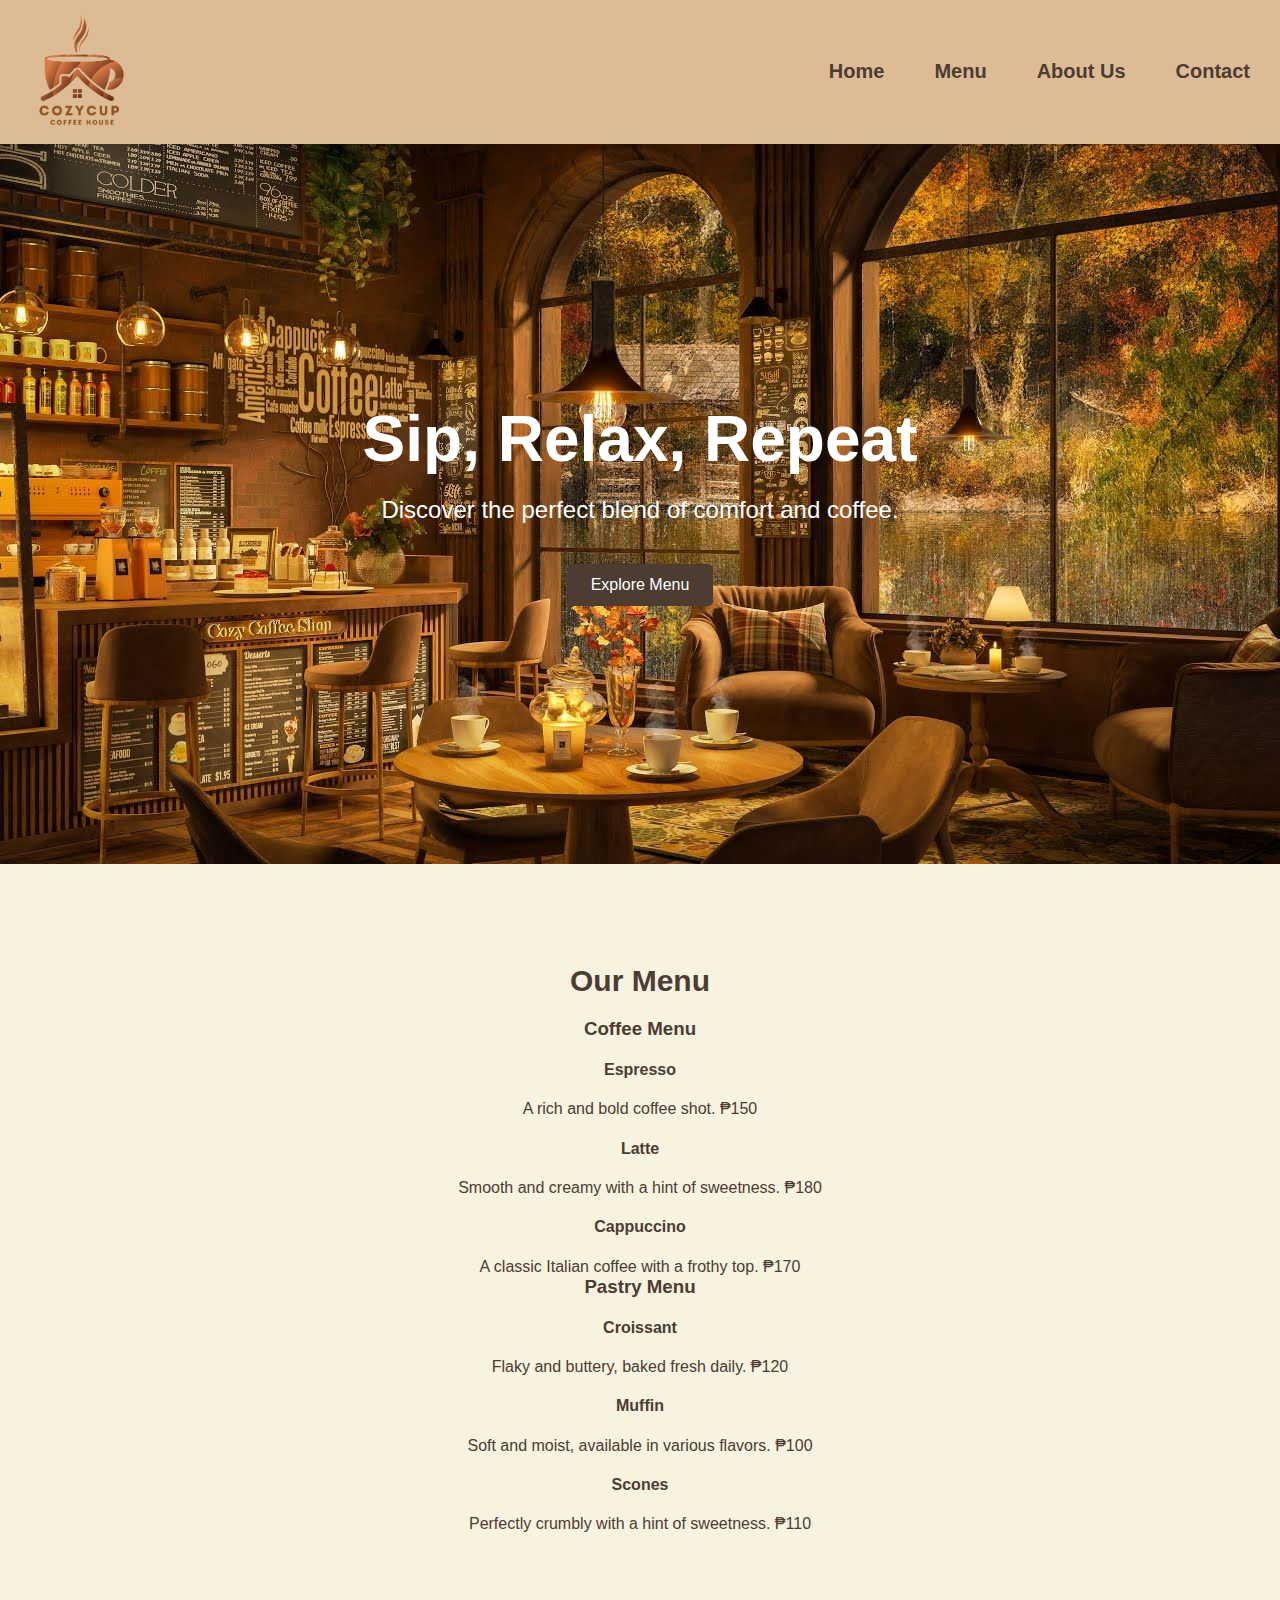
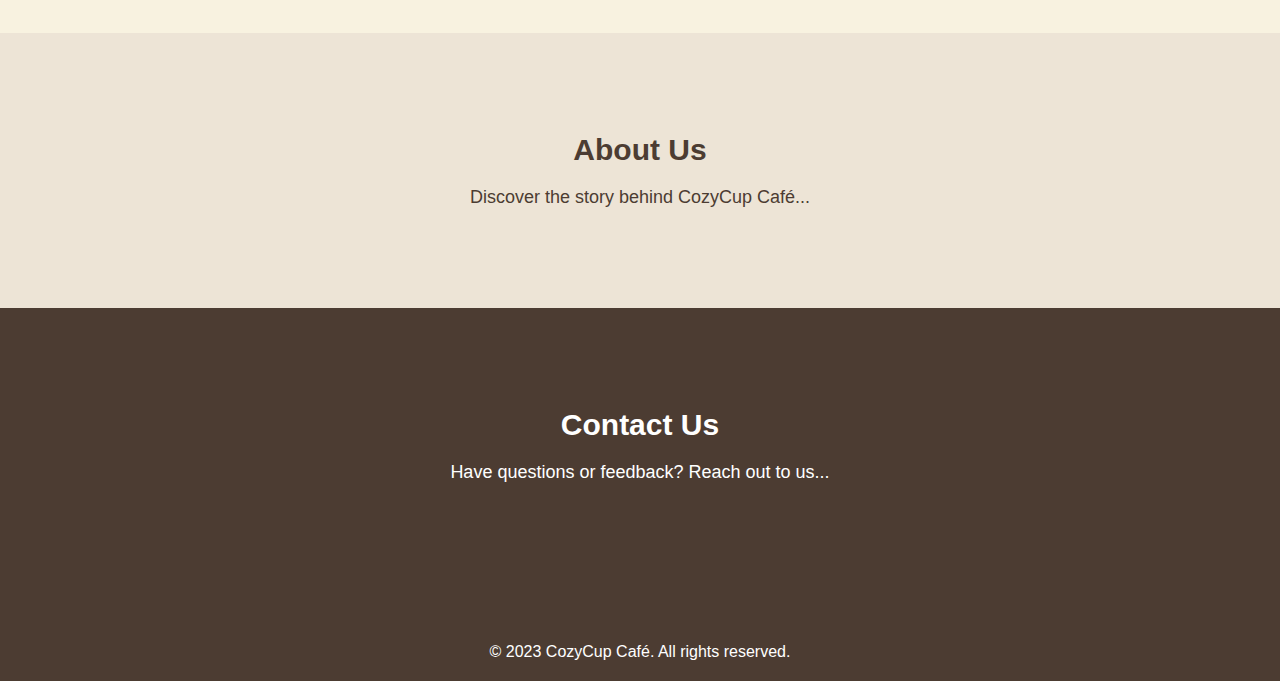
==== index.html @ 16d956d9 "Background on the Home" ====
<!DOCTYPE html>
<html lang="en">
<head>
    <meta charset="UTF-8">
    <meta name="viewport" content="width=device-width, initial-scale=1.0">
    <link rel="stylesheet" href="css/styles.css">
    <title>CozyCup Café</title>
</head>
<body>
    <header>
        <nav>
            <div class="logo">
                <img src="img/logo.png" alt="CozyCup Café Logo">
            </div>
            <ul>
                <li><a href="#home">Home</a></li>
                <li><a href="#menu">Menu</a></li>
                <li><a href="#about">About Us</a></li>
                <li><a href="#contact">Contact</a></li>
            </ul>
        </nav>
    </header>

    <section id="home" class="hero">
        <img src="img/hero-bg.jpg" alt="Cozy Café Interior" class="hero-image">
        <div class="hero-content">
        <h1>Sip, Relax, Repeat</h1>
        <p>Discover the perfect blend of comfort and coffee.</p>
        <a href="#menu" class="cta-button">Explore Menu</a>
    </div>
    </section>

    <section id="menu" class="menu">
        <h2>Our Menu</h2>
        <div class="menu-category">
            <h3>Coffee Menu</h3>
            <div class="menu-item">
                <h4>Espresso</h4>
                <p>A rich and bold coffee shot. ₱150</p>
            </div>
            <div class="menu-item">
                <h4>Latte</h4>
                <p>Smooth and creamy with a hint of sweetness. ₱180</p>
            </div>
            <div class="menu-item">
                <h4>Cappuccino</h4>
                <p>A classic Italian coffee with a frothy top. ₱170</p>
            </div>
        </div>
        <div class="menu-category">
            <h3>Pastry Menu</h3>
            <div class="menu-item">
                <h4>Croissant</h4>
                <p>Flaky and buttery, baked fresh daily. ₱120</p>
            </div>
            <div class="menu-item">
                <h4>Muffin</h4>
                <p>Soft and moist, available in various flavors. ₱100</p>
            </div>
            <div class="menu-item">
                <h4>Scones</h4>
                <p>Perfectly crumbly with a hint of sweetness. ₱110</p>
            </div>
        </div>
    </section>

    <section id="about" class="about">
        <h2>About Us</h2>
        <p>Discover the story behind CozyCup Café...</p>
    </section>

    <section id="contact" class="contact">
        <h2>Contact Us</h2>
        <p>Have questions or feedback? Reach out to us...</p>
    </section>

    <footer>
        <p>&copy; 2023 CozyCup Café. All rights reserved.</p>
    </footer>
</body>
</html>
---- css/styles.css ----
/* Reset some default styles */
body, h1, h2, h3, p, ul, li {
    margin: 0;
    padding: 0;
}

body {
    font-family: Arial, sans-serif;
    background-color: #f8f2e0;
    color: #4c3c32;
}

header {
    background-color: #ddbc95;
    box-shadow: 0 2px 5px rgba(0, 0, 0, 0.1);
    padding: 10px;
}

nav {
    display: flex;
    justify-content: space-between;
    align-items: center;
}

.logo img {
    max-width: 100px;
    margin-left: 20px;
}

nav ul {
    list-style: none;
    display: flex;
    gap: 30px;
}

nav a {
    text-decoration: none;
    color: #4c3c32;
    font-weight: bold;
    font-size: 20px;
    margin-right: 20px;
    transition: color 0.3s;
}

nav a:hover {
    color: #7e685b;
}

.hero {
    position: relative;
    text-align: center;
    overflow: hidden;
    height: 80vh;
    display: flex;
    justify-content: center;
    align-items: center;
}

.hero-image {
    width: 100%;
    height: 100%;
    object-fit: cover;
    position: absolute;
    top: 0;
    left: 0;
    z-index: 1;
}

.hero-content {
    position: relative;
    z-index: 2;
    color: white;
    padding: 20px;
    text-align: center;
}

.hero-content h1 {
    font-size: 64px;
    margin-bottom: 20px;
    font-weight: bold;
}

.hero-content p {
    font-size: 24px;
    margin-bottom: 40px;
}

.cta-button {
    display: inline-block;
    padding: 12px 24px;
    background-color: #4c3c32;
    color: white;
    text-decoration: none;
    border-radius: 5px;
    transition: background-color 0.3s ease;
}

.cta-button:hover {
    background-color: #7e685b;
}

.menu {
    padding: 100px 0;
    text-align: center;
}

.menu h2 {
    font-size: 30px;
    margin-bottom: 20px;
}

.menu-item h3 {
    font-size: 30px;
    margin-bottom: 20px;
}


.about {
    padding: 100px 0;
    text-align: center;
    background-color: #ede4d6;
}

.about h2 {
    font-size: 30px;
    margin-bottom: 20px;
}

.about p {
    font-size: 18px;
    max-width: 800px;
    margin: 0 auto;
}

.contact {
    padding: 100px 0;
    text-align: center;
    background-color: #4c3c32;
    color: white;
}

.contact h2 {
    font-size: 30px;
    margin-bottom: 20px;
}

.contact p {
    font-size: 18px;
    margin-bottom: 40px;
}

footer {
    background-color: #4c3c32;
    color: white;
    text-align: center;
    padding: 20px 0;
}
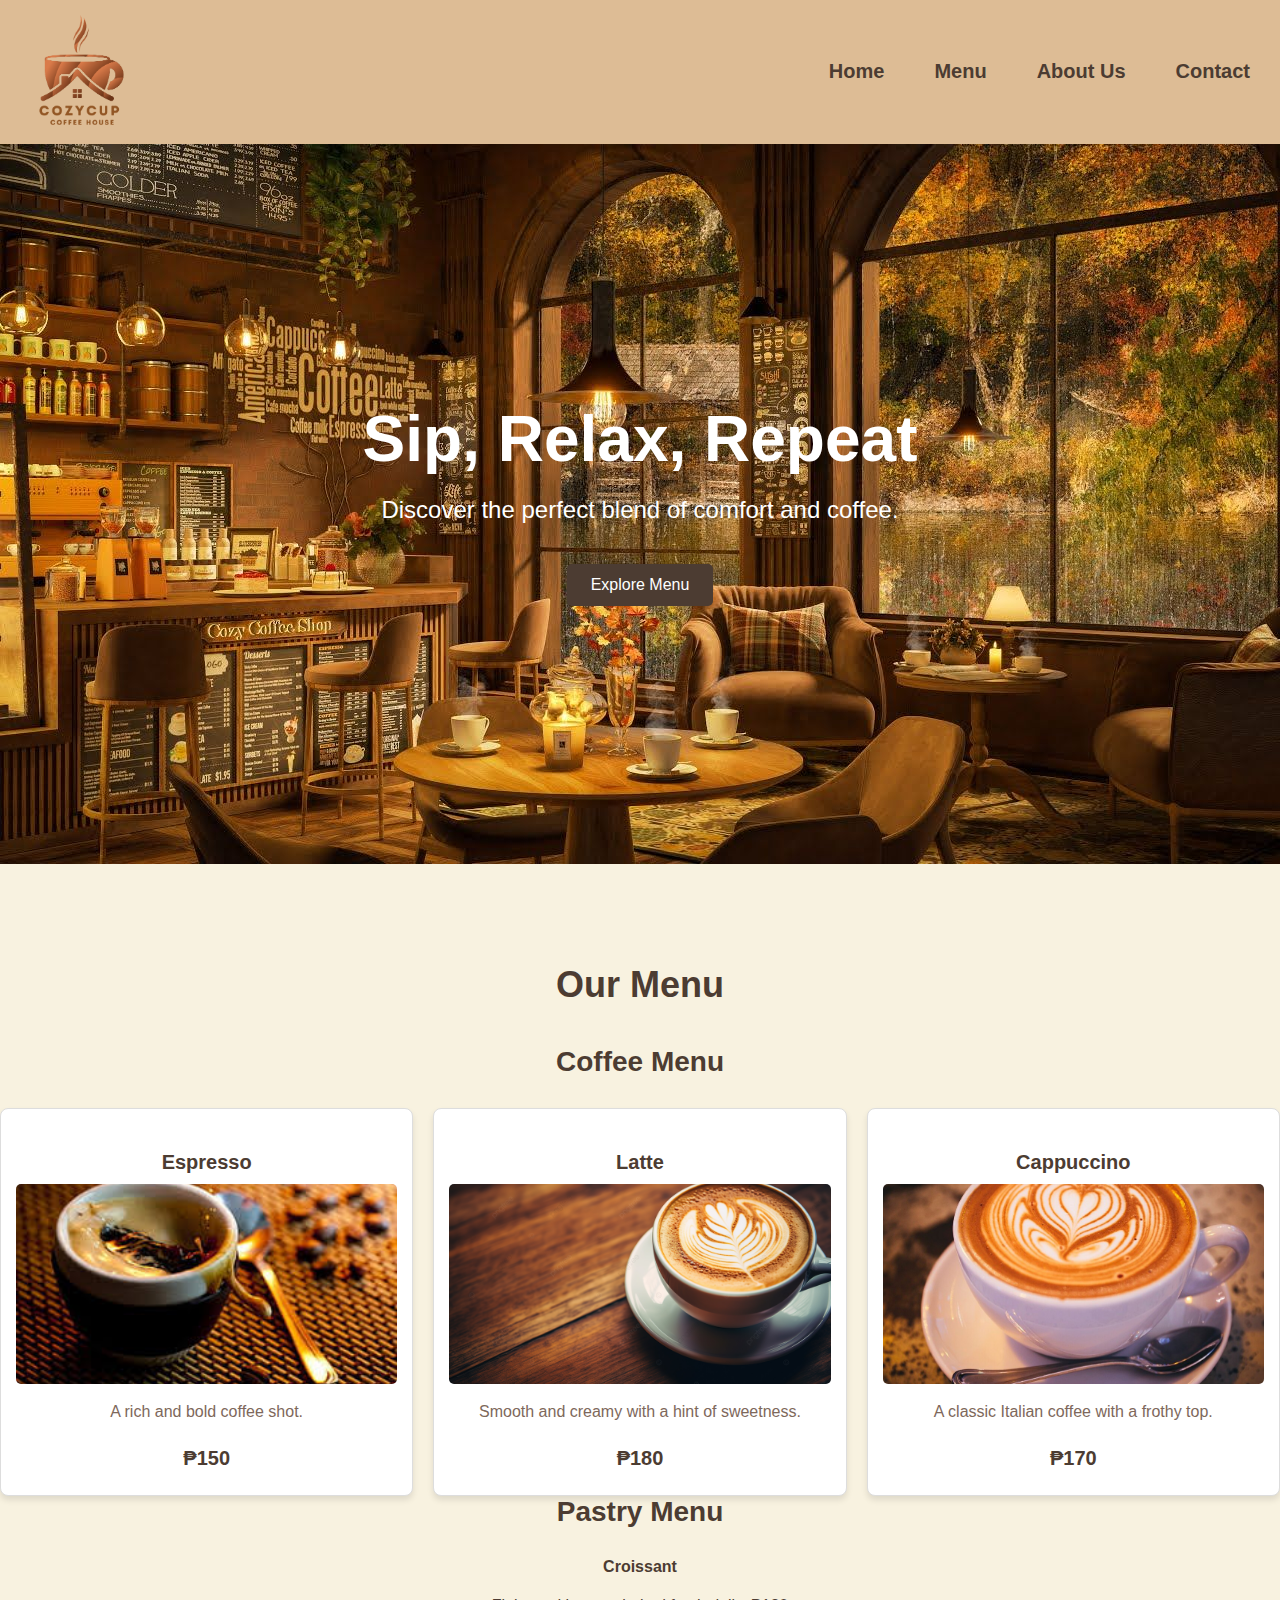
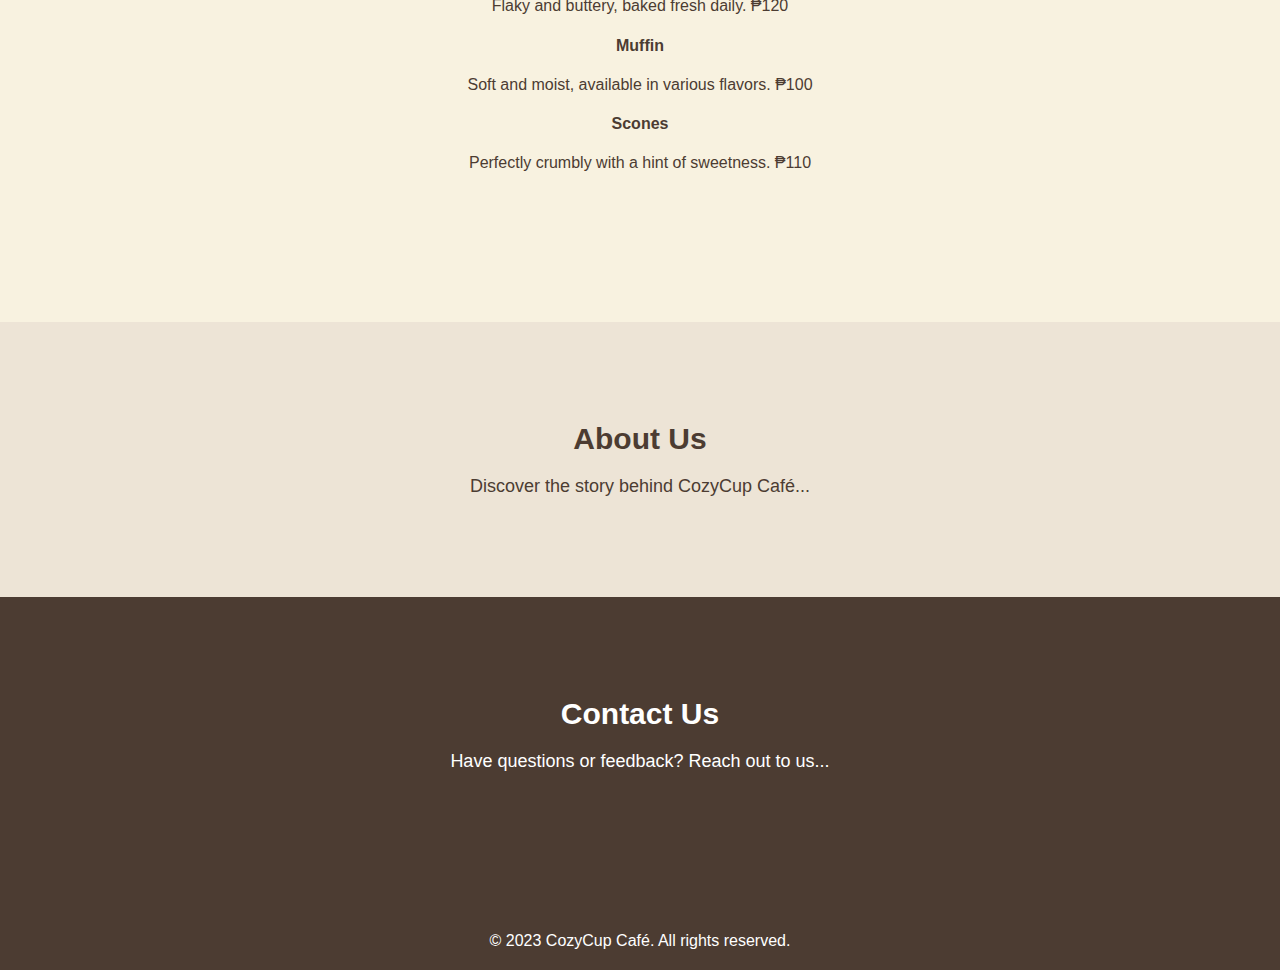
==== commit 97dfee39: "Menu Updated with Pictures" ====
--- a/index.html
+++ b/index.html
@@ -33,18 +33,25 @@
     <section id="menu" class="menu">
         <h2>Our Menu</h2>
         <div class="menu-category">
-            <h3>Coffee Menu</h3>
-            <div class="menu-item">
+        <h3>Coffee Menu</h3>
+        <div class="menu-items">
+            <div class="menu-coffee-item">
                 <h4>Espresso</h4>
-                <p>A rich and bold coffee shot. ₱150</p>
+                <img src="img/Espresso.jpg" alt="Espresso">
+                <p>A rich and bold coffee shot.</p>
+                <h4>₱150</h4>
             </div>
-            <div class="menu-item">
+            <div class="menu-coffee-item">
                 <h4>Latte</h4>
-                <p>Smooth and creamy with a hint of sweetness. ₱180</p>
+                <img src="img/Latte.png" alt="Latte">
+                <p>Smooth and creamy with a hint of sweetness.</p>
+                <h4>₱180</h4>
             </div>
-            <div class="menu-item">
+            <div class="menu-coffee-item">
                 <h4>Cappuccino</h4>
-                <p>A classic Italian coffee with a frothy top. ₱170</p>
+                <img src="img/Cappuccino.jpg" alt="Cappuccino">
+                <p>A classic Italian coffee with a frothy top.</p>
+                <h4>₱170</h4>
             </div>
         </div>
         <div class="menu-category">
@@ -78,4 +85,4 @@
         <p>&copy; 2023 CozyCup Café. All rights reserved.</p>
     </footer>
 </body>
-</html>
+</html>--- a/css/styles.css
+++ b/css/styles.css
@@ -102,18 +102,64 @@
 .menu {
     padding: 100px 0;
     text-align: center;
+    background-color: #f8f2e0;
 }
 
 .menu h2 {
-    font-size: 30px;
-    margin-bottom: 20px;
-}
-
-.menu-item h3 {
-    font-size: 30px;
-    margin-bottom: 20px;
-}
-
+    font-size: 36px;
+    margin-bottom: 40px;
+    color: #4c3c32;
+}
+
+.menu-category {
+    margin-bottom: 50px;
+}
+
+.menu-category h3 {
+    font-size: 28px;
+    margin-bottom: 30px;
+    color: #4c3c32;
+}
+
+.menu-items {
+    display: grid;
+    grid-template-columns: repeat(auto-fit, minmax(300px, 1fr));
+    gap: 20px;
+    justify-content: center;
+}
+
+.menu-coffee-item {
+    background-color: #ffffff;
+    border: 1px solid #ddd;
+    border-radius: 8px;
+    padding: 15px;
+    box-shadow: 0 4px 6px rgba(0, 0, 0, 0.1);
+    transition: transform 0.2s ease, box-shadow 0.2s ease;
+}
+
+.menu-coffee-item:hover {
+    transform: scale(1.05);
+    box-shadow: 0 6px 12px rgba(0, 0, 0, 0.2);
+}
+
+.menu-coffee-item img {
+    width: 100%;
+    height: 200px;
+    object-fit: cover;
+    border-radius: 5px;
+    margin-bottom: 15px;
+}
+
+.menu-coffee-item h4 {
+    font-size: 20px;
+    color: #4c3c32;
+    margin-bottom: 10px;
+}
+
+.menu-coffee-item p {
+    font-size: 16px;
+    color: #7e685b;
+}
 
 .about {
     padding: 100px 0;
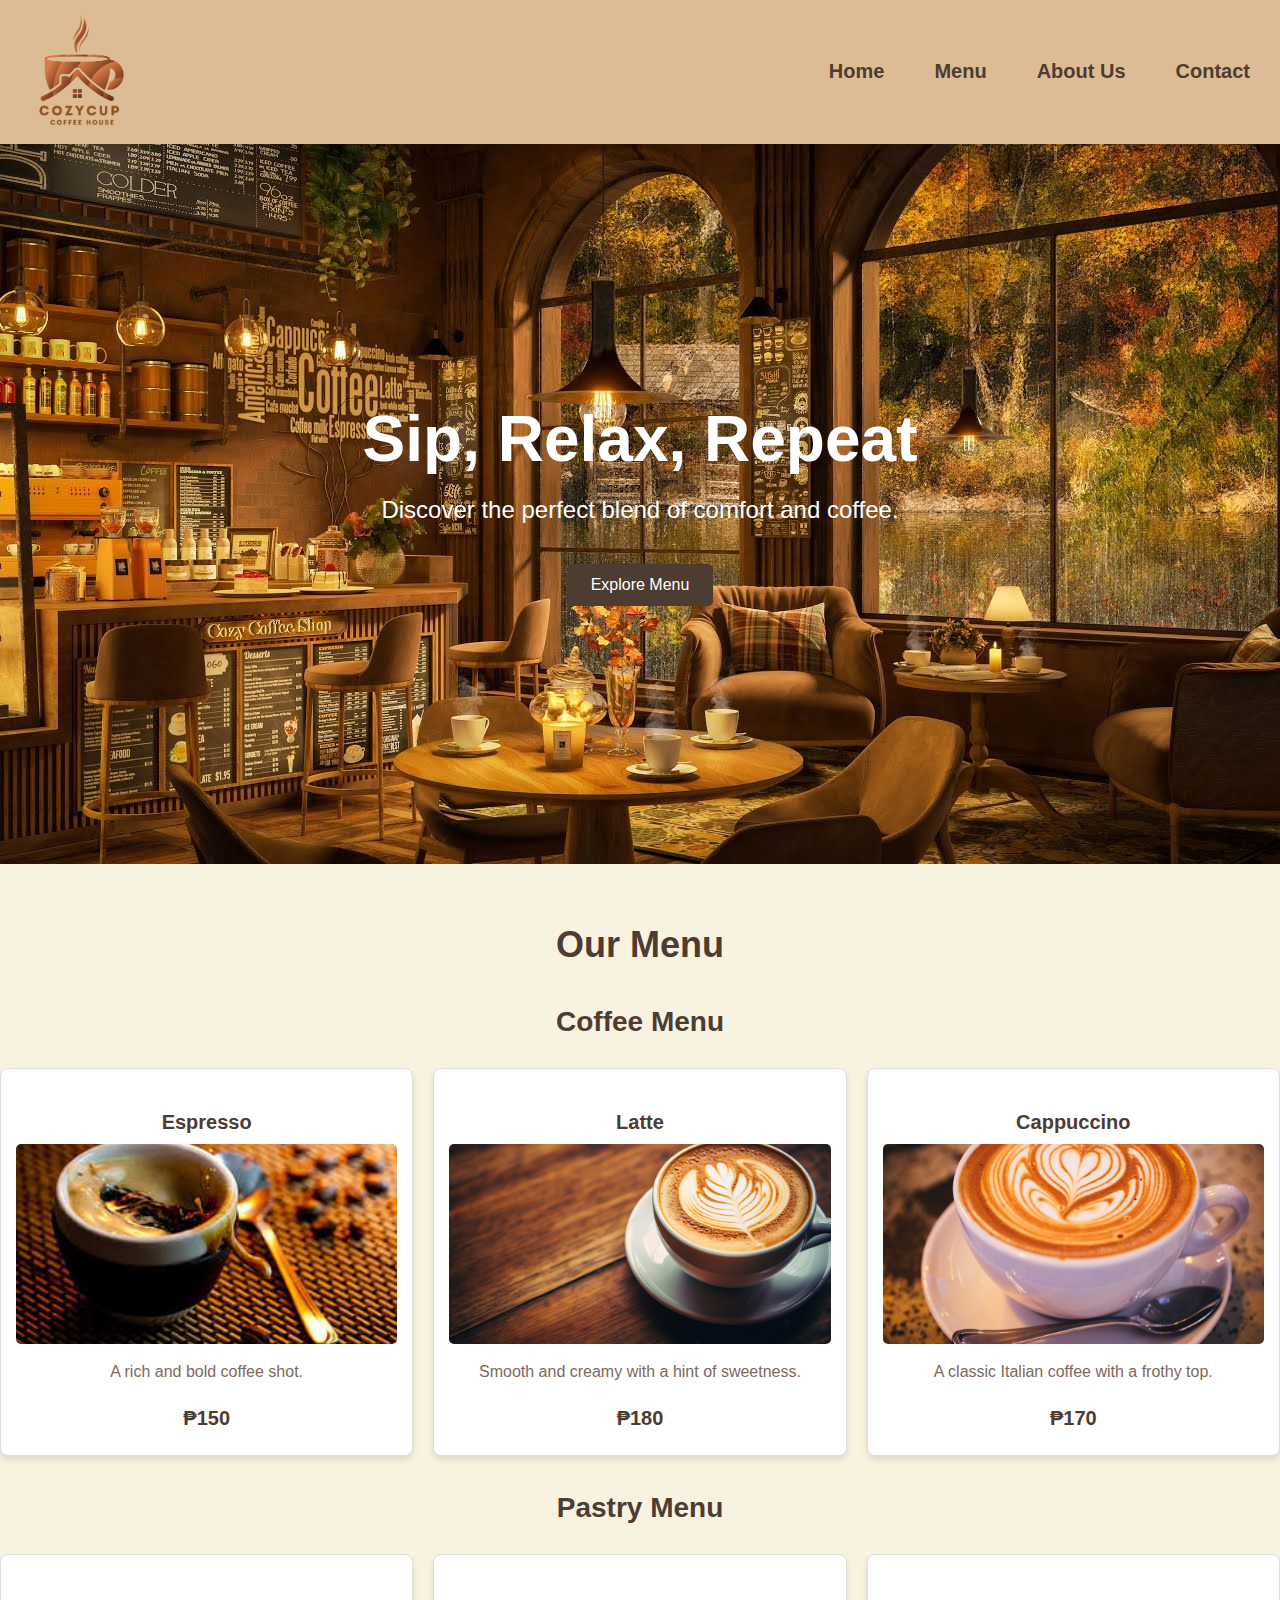
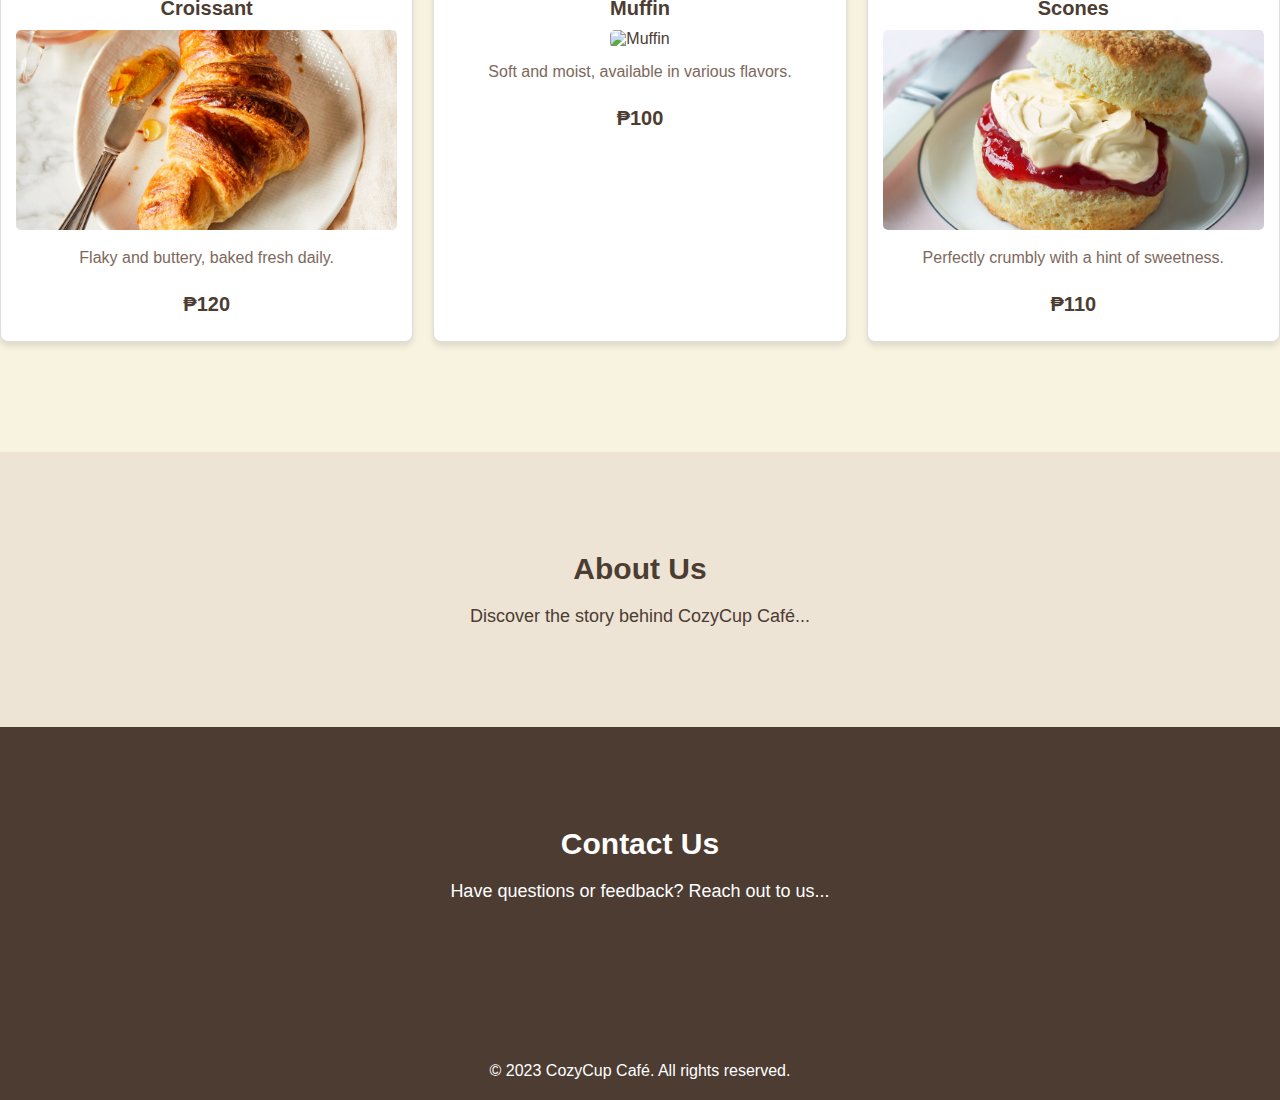
==== commit 4fb6737e: "Updated Menu" ====
--- a/index.html
+++ b/index.html
@@ -54,19 +54,27 @@
                 <h4>₱170</h4>
             </div>
         </div>
-        <div class="menu-category">
+        <div class="menu-category"><br><br>
             <h3>Pastry Menu</h3>
-            <div class="menu-item">
+            <div class="menu-items">
+            <div class="menu-pastry-item">
                 <h4>Croissant</h4>
-                <p>Flaky and buttery, baked fresh daily. ₱120</p>
+                <img src="img/Croissant.jpg" alt="Croissant">
+                <p>Flaky and buttery, baked fresh daily.</p>
+                <h4>₱120</h4>
             </div>
-            <div class="menu-item">
+            <div class="menu-pastry-item">
                 <h4>Muffin</h4>
-                <p>Soft and moist, available in various flavors. ₱100</p>
+                <img src="img/Muffin.jpg" alt="Muffin">
+                <p>Soft and moist, available in various flavors.</p>
+                <h4> ₱100</h4>
             </div>
-            <div class="menu-item">
+            <div class="menu-pastry-item">
                 <h4>Scones</h4>
-                <p>Perfectly crumbly with a hint of sweetness. ₱110</p>
+                <img src="img/Scones.png" alt="Scones">
+                <p>Perfectly crumbly with a hint of sweetness.</p>
+                <h4>₱110</h4>
+            </div>
             </div>
         </div>
     </section>
--- a/css/styles.css
+++ b/css/styles.css
@@ -100,7 +100,7 @@
 }
 
 .menu {
-    padding: 100px 0;
+    padding: 60px 0;
     text-align: center;
     background-color: #f8f2e0;
 }
@@ -161,6 +161,39 @@
     color: #7e685b;
 }
 
+.menu-pastry-item {
+    background-color: #ffffff;
+    border: 1px solid #ddd;
+    border-radius: 8px;
+    padding: 15px;
+    box-shadow: 0 4px 6px rgba(0, 0, 0, 0.1);
+    transition: transform 0.2s ease, box-shadow 0.2s ease;
+}
+
+.menu-pastry-item:hover {
+    transform: scale(1.05);
+    box-shadow: 0 6px 12px rgba(0, 0, 0, 0.2);
+}
+
+.menu-pastry-item img {
+    width: 100%;
+    height: 200px;
+    object-fit: cover;
+    border-radius: 5px;
+    margin-bottom: 15px;
+}
+
+.menu-pastry-item h4 {
+    font-size: 20px;
+    color: #4c3c32;
+    margin-bottom: 10px;
+}
+
+.menu-pastry-item p {
+    font-size: 16px;
+    color: #7e685b;
+}
+
 .about {
     padding: 100px 0;
     text-align: center;
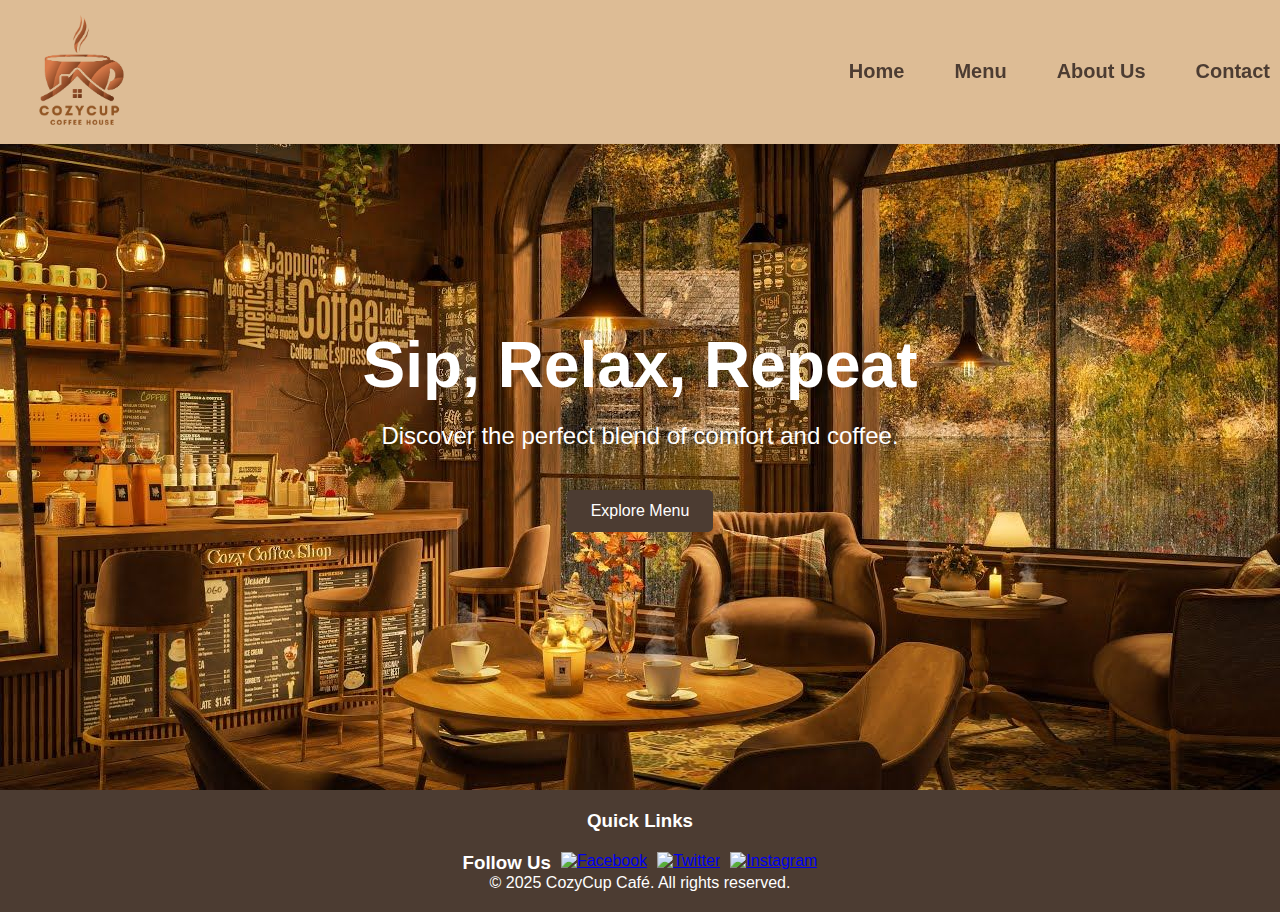
==== commit b6f0b34c: "added about and contact html forms" ====
--- a/index.html
+++ b/index.html
@@ -13,10 +13,10 @@
                 <img src="img/logo.png" alt="CozyCup Café Logo">
             </div>
             <ul>
-                <li><a href="#home">Home</a></li>
-                <li><a href="#menu">Menu</a></li>
-                <li><a href="#about">About Us</a></li>
-                <li><a href="#contact">Contact</a></li>
+                <li><a href="index.html">Home</a></li>
+                <li><a href="menu.html">Menu</a></li>
+                <li><a href="about.html">About Us</a></li>
+                <li><a href="contact.html">Contact</a></li>
             </ul>
         </nav>
     </header>
@@ -24,73 +24,37 @@
     <section id="home" class="hero">
         <img src="img/hero-bg.jpg" alt="Cozy Café Interior" class="hero-image">
         <div class="hero-content">
-        <h1>Sip, Relax, Repeat</h1>
-        <p>Discover the perfect blend of comfort and coffee.</p>
-        <a href="#menu" class="cta-button">Explore Menu</a>
-    </div>
-    </section>
-
-    <section id="menu" class="menu">
-        <h2>Our Menu</h2>
-        <div class="menu-category">
-        <h3>Coffee Menu</h3>
-        <div class="menu-items">
-            <div class="menu-coffee-item">
-                <h4>Espresso</h4>
-                <img src="img/Espresso.jpg" alt="Espresso">
-                <p>A rich and bold coffee shot.</p>
-                <h4>₱150</h4>
-            </div>
-            <div class="menu-coffee-item">
-                <h4>Latte</h4>
-                <img src="img/Latte.png" alt="Latte">
-                <p>Smooth and creamy with a hint of sweetness.</p>
-                <h4>₱180</h4>
-            </div>
-            <div class="menu-coffee-item">
-                <h4>Cappuccino</h4>
-                <img src="img/Cappuccino.jpg" alt="Cappuccino">
-                <p>A classic Italian coffee with a frothy top.</p>
-                <h4>₱170</h4>
-            </div>
-        </div>
-        <div class="menu-category"><br><br>
-            <h3>Pastry Menu</h3>
-            <div class="menu-items">
-            <div class="menu-pastry-item">
-                <h4>Croissant</h4>
-                <img src="img/Croissant.jpg" alt="Croissant">
-                <p>Flaky and buttery, baked fresh daily.</p>
-                <h4>₱120</h4>
-            </div>
-            <div class="menu-pastry-item">
-                <h4>Muffin</h4>
-                <img src="img/Muffin.jpg" alt="Muffin">
-                <p>Soft and moist, available in various flavors.</p>
-                <h4> ₱100</h4>
-            </div>
-            <div class="menu-pastry-item">
-                <h4>Scones</h4>
-                <img src="img/Scones.png" alt="Scones">
-                <p>Perfectly crumbly with a hint of sweetness.</p>
-                <h4>₱110</h4>
-            </div>
-            </div>
+            <h1>Sip, Relax, Repeat</h1>
+            <p>Discover the perfect blend of comfort and coffee.</p>
+            <a href="menu.html" class="cta-button">Explore Menu</a>
         </div>
     </section>
 
-    <section id="about" class="about">
-        <h2>About Us</h2>
-        <p>Discover the story behind CozyCup Café...</p>
-    </section>
-
-    <section id="contact" class="contact">
-        <h2>Contact Us</h2>
-        <p>Have questions or feedback? Reach out to us...</p>
-    </section>
 
     <footer>
-        <p>&copy; 2023 CozyCup Café. All rights reserved.</p>
+        <div class="footer-content">
+            <div class="quick-links">
+                <h3>Quick Links</h3>
+                <ul>
+                </ul>
+            </div>
+
+            <div class="social-media">
+                <h3>Follow Us</h3>
+                <a href="https://www.facebook.com" target="_blank">
+                    <img src="img/facebook-icon.png" alt="Facebook" class="social-icon">
+                </a>
+                <a href="https://www.twitter.com" target="_blank">
+                    <img src="img/twitter-icon.png" alt="Twitter" class="social-icon">
+                </a>
+                <a href="https://www.instagram.com" target="_blank">
+                    <img src="img/instagram-icon.png" alt="Instagram" class="social-icon">
+                </a>
+            </div>
+        </div>
+    
+        <p>&copy; 2025 CozyCup Café. All rights reserved.</p>
     </footer>
+    
 </body>
-</html>+</html>
--- a/css/styles.css
+++ b/css/styles.css
@@ -1,4 +1,3 @@
-/* Reset some default styles */
 body, h1, h2, h3, p, ul, li {
     margin: 0;
     padding: 0;
@@ -8,14 +7,19 @@
     font-family: Arial, sans-serif;
     background-color: #f8f2e0;
     color: #4c3c32;
+    padding-top: 70px;
 }
 
 header {
     background-color: #ddbc95;
     box-shadow: 0 2px 5px rgba(0, 0, 0, 0.1);
     padding: 10px;
-}
-
+    position: fixed;
+    top: 0;
+    left: 0;
+    width: 100%;
+    z-index: 1000;
+}
 nav {
     display: flex;
     justify-content: space-between;
@@ -228,9 +232,127 @@
     margin-bottom: 40px;
 }
 
+.contact {
+    padding: 60px 20px;
+    text-align: center;
+    background-color: #ede4d6; 
+    color: #4c3c32;
+}
+
+.contact h2 {
+    font-size: 36px;
+    margin-bottom: 20px;
+}
+
+.contact-info, .contact-form, .map {
+    margin-bottom: 30px;
+}
+
+.contact-info p {
+    margin: 5px 0;
+    font-size: 18px;
+}
+
+.contact-info a {
+    color: #4c3c32;
+    text-decoration: none;
+    font-weight: bold;
+}
+
+.contact-info a:hover {
+    text-decoration: underline;
+}
+
+.contact-form form {
+    display: grid;
+    grid-template-columns: 1fr;
+    gap: 15px;
+    max-width: 500px;
+    margin: 0 auto;
+}
+
+.contact-form label {
+    text-align: left;
+    font-size: 16px;
+    margin-bottom: 5px;
+}
+
+.contact-form input, .contact-form textarea {
+    width: 100%;
+    padding: 10px;
+    border: 1px solid #ccc;
+    border-radius: 5px;
+    font-size: 16px;
+}
+
+.contact-form button {
+    background-color: #4c3c32;
+    color: white;
+    border: none;
+    padding: 10px 20px;
+    border-radius: 5px;
+    cursor: pointer;
+    font-size: 18px;
+    transition: background-color 0.3s ease;
+}
+
+.contact-form button:hover {
+    background-color: #7e685b;
+}
+
+.map iframe {
+    border: 0;
+    border-radius: 5px;
+    max-width: 100%;
+    height: 350px;
+}
+
 footer {
     background-color: #4c3c32;
     color: white;
     text-align: center;
     padding: 20px 0;
 }
+
+.footer-content {
+    display: flex;
+    flex-direction: column;
+    align-items: center;
+    gap: 20px;
+}
+
+.quick-links ul {
+    list-style: none;
+    padding: 0;
+    margin: 0;
+    display: flex;
+    gap: 15px;
+}
+
+.quick-links a {
+    text-decoration: none;
+    color: white;
+    font-weight: bold;
+    font-size: 14px;
+    transition: color 0.3s;
+}
+
+.quick-links a:hover {
+    color: #ddbc95;
+}
+
+.social-media {
+    display: flex;
+    gap: 10px;
+}
+
+.social-icon {
+    width: 25px;
+    height: 25px;
+    transition: transform 0.3s;
+}
+
+.social-icon:hover {
+    transform: scale(1.1);
+}
+
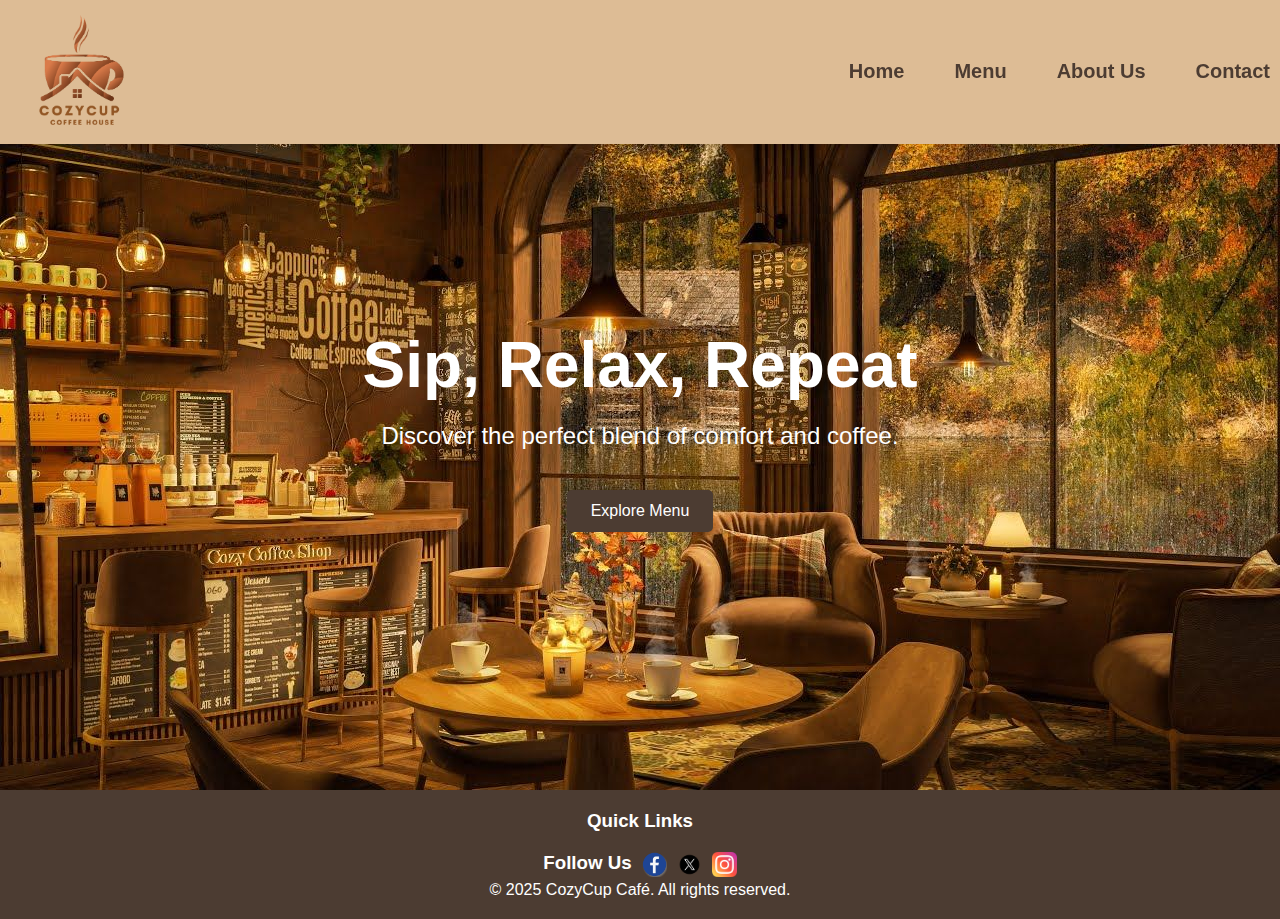
==== commit 91e14632: "Link Logo" ====
--- a/index.html
+++ b/index.html
@@ -42,13 +42,13 @@
             <div class="social-media">
                 <h3>Follow Us</h3>
                 <a href="https://www.facebook.com" target="_blank">
-                    <img src="img/facebook-icon.png" alt="Facebook" class="social-icon">
+                    <img src="img/Facebook.png" alt="Facebook" class="social-icon">
                 </a>
                 <a href="https://www.twitter.com" target="_blank">
-                    <img src="img/twitter-icon.png" alt="Twitter" class="social-icon">
+                    <img src="img/Twitter.webp" alt="Twitter" class="social-icon">
                 </a>
                 <a href="https://www.instagram.com" target="_blank">
-                    <img src="img/instagram-icon.png" alt="Instagram" class="social-icon">
+                    <img src="img/Instagram.png" alt="Instagram" class="social-icon">
                 </a>
             </div>
         </div>
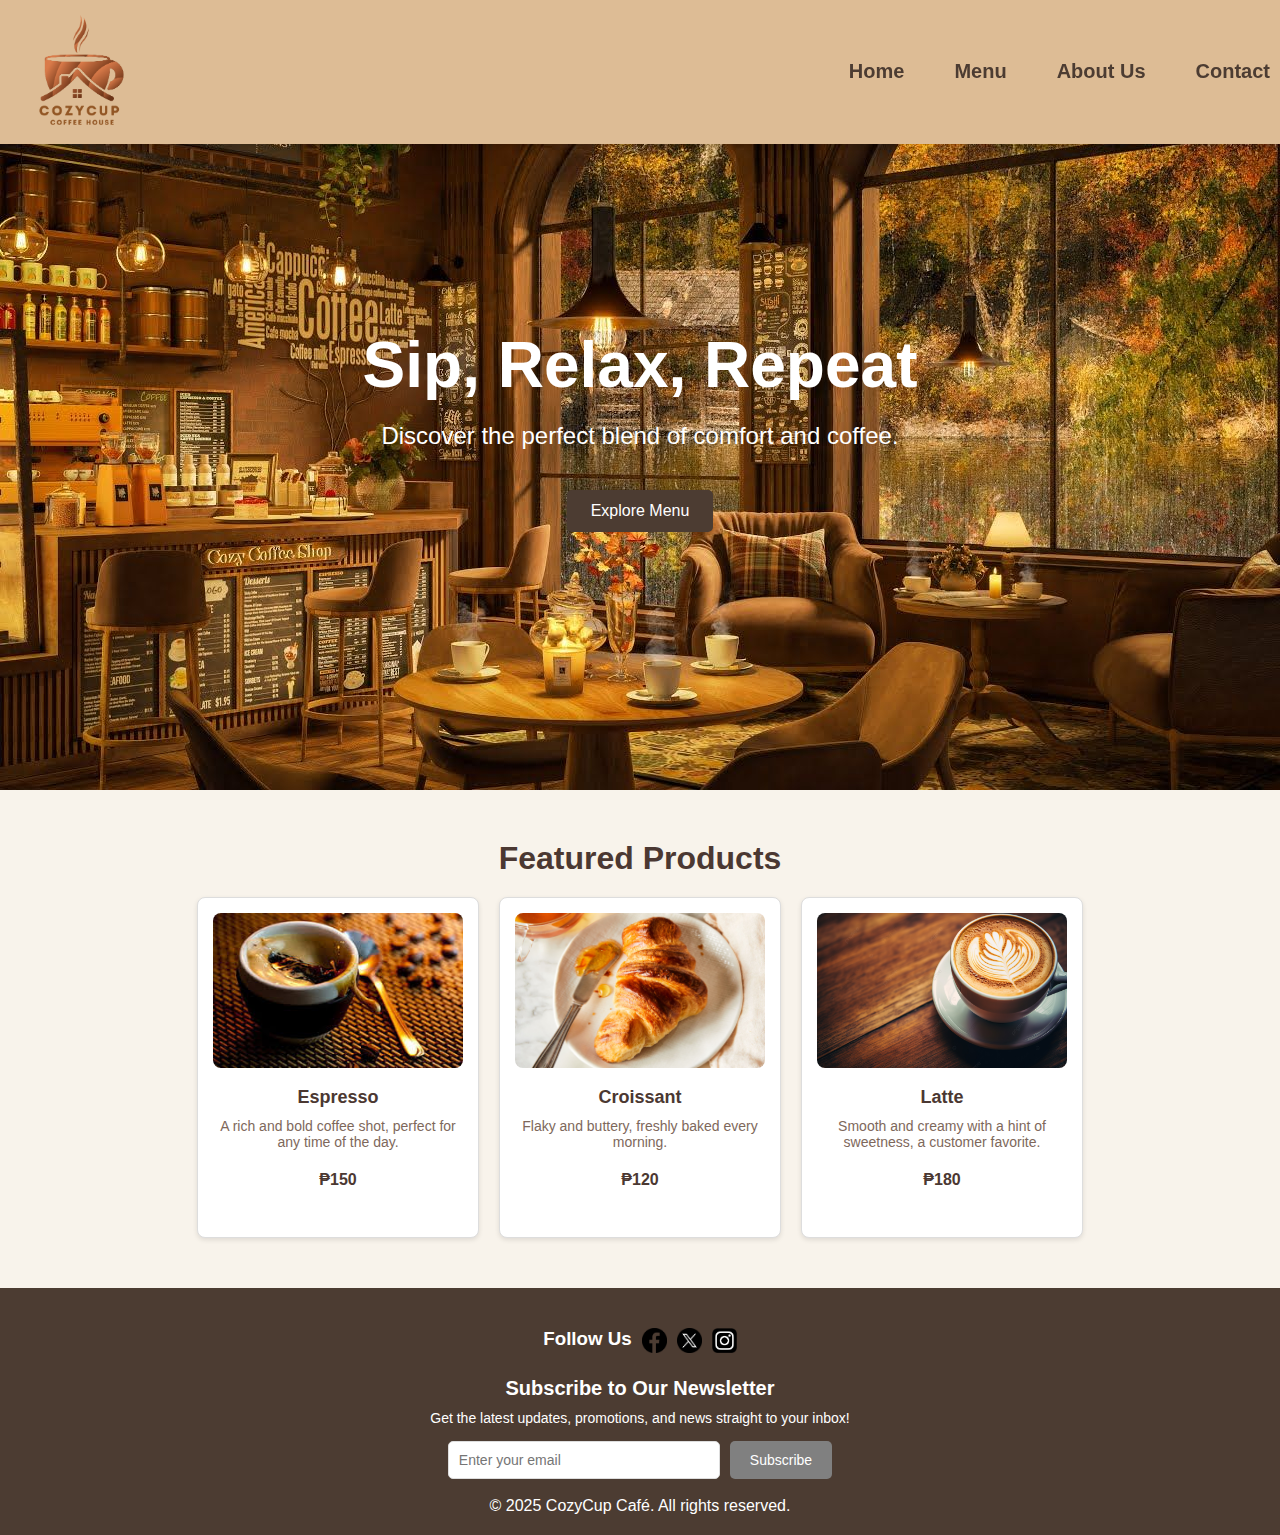
==== commit 7dfc6830: "finishing and cleaning of code" ====
--- a/index.html
+++ b/index.html
@@ -30,11 +30,33 @@
         </div>
     </section>
 
-
+    <section id="featured-products" class="featured-products">
+        <h2>Featured Products</h2>
+        <div class="products-container">
+            <div class="product-item">
+                <img src="img/Espresso.jpg" alt="Espresso">
+                <h3>Espresso</h3>
+                <p>A rich and bold coffee shot, perfect for any time of the day.</p>
+                <h4>₱150</h4>
+            </div>
+            <div class="product-item">
+                <img src="img/Croissant.jpg" alt="Croissant">
+                <h3>Croissant</h3>
+                <p>Flaky and buttery, freshly baked every morning.</p>
+                <h4>₱120</h4>
+            </div>
+            <div class="product-item">
+                <img src="img/Latte.png" alt="Latte"> 
+                <h3>Latte</h3>
+                <p>Smooth and creamy with a hint of sweetness, a customer favorite.</p>
+                <h4>₱180</h4>
+            </div>
+        </div>
+    </section>
+    
     <footer>
         <div class="footer-content">
             <div class="quick-links">
-                <h3>Quick Links</h3>
                 <ul>
                 </ul>
             </div>
@@ -42,17 +64,28 @@
             <div class="social-media">
                 <h3>Follow Us</h3>
                 <a href="https://www.facebook.com" target="_blank">
-                    <img src="img/Facebook.png" alt="Facebook" class="social-icon">
+                    <img src="img/fb.png" alt="Facebook" class="social-icon">
                 </a>
                 <a href="https://www.twitter.com" target="_blank">
-                    <img src="img/Twitter.webp" alt="Twitter" class="social-icon">
+                    <img src="img/x.png" alt="Twitter" class="social-icon">
                 </a>
                 <a href="https://www.instagram.com" target="_blank">
-                    <img src="img/Instagram.png" alt="Instagram" class="social-icon">
+                    <img src="img/ig.png" alt="Instagram" class="social-icon">
                 </a>
             </div>
         </div>
-    
+        
+        
+        <div class="newsletter-signup">
+            <h3>Subscribe to Our Newsletter</h3>
+            <p>Get the latest updates, promotions, and news straight to your inbox!</p>
+            <form action="subscribe-newsletter.php" method="POST">
+                <input type="email" name="email" placeholder="Enter your email" required>
+                <button type="submit" class="cta-button">Subscribe</button>
+            </form>
+        </div>
+    </div>
+    <br>
         <p>&copy; 2025 CozyCup Café. All rights reserved.</p>
     </footer>
     
--- a/css/styles.css
+++ b/css/styles.css
@@ -89,6 +89,105 @@
     margin-bottom: 40px;
 }
 
+.featured-products {
+    padding: 50px 20px;
+    background-color: #f8f3eb;
+    text-align: center;
+}
+
+.featured-products h2 {
+    font-size: 32px;
+    color: #4b3832;
+    margin-bottom: 20px;
+}
+
+.products-container {
+    display: flex;
+    flex-wrap: wrap;
+    justify-content: center;
+    gap: 20px;
+}
+
+.product-item {
+    background-color: #fff;
+    border: 1px solid #ddd;
+    border-radius: 8px;
+    padding: 15px;
+    text-align: center;
+    max-width: 250px;
+    box-shadow: 0 2px 5px rgba(0, 0, 0, 0.1);
+}
+
+.product-item img {
+    width: 100%;
+    height: 50%;
+    border-radius: 8px;
+    margin-bottom: 15px;
+}
+
+.product-item h3 {
+    font-size: 18px;
+    color: #4b3832;
+    margin-bottom: 10px;
+}
+
+.product-item p {
+    font-size: 14px;
+    color: #7e685b;
+    margin-bottom: 10px;
+}
+
+.product-item h4 {
+    font-size: 16px;
+    color: #4b3832;
+    font-weight: bold;
+}
+
+.newsletter-signup {
+    text-align: center;
+    margin-top: 20px;
+}
+
+.newsletter-signup h3 {
+    font-size: 20px;
+    color: white;
+    margin-bottom: 10px;
+}
+
+.newsletter-signup p {
+    font-size: 14px;
+    color: white;
+    margin-bottom: 15px;
+}
+
+.newsletter-signup form {
+    display: flex;
+    justify-content: center;
+    gap: 10px;
+}
+
+.newsletter-signup input[type="email"] {
+    padding: 10px;
+    font-size: 14px;
+    border: 1px solid #ddd;
+    border-radius: 5px;
+    width: 250px;
+}
+
+.newsletter-signup button {
+    padding: 10px 20px;
+    font-size: 14px;
+    background-color: gray;
+    color: #fff;
+    border: none;
+    border-radius: 5px;
+    cursor: pointer;
+}
+
+.newsletter-signup button:hover {
+    background-color: #7e685b;
+}
+
 .cta-button {
     display: inline-block;
     padding: 12px 24px;
@@ -356,3 +455,44 @@
     transform: scale(1.1);
 }
 
+
+
+.about-team {
+    text-align: center;
+    margin: 40px 0;
+}
+
+.team-members {
+    display: flex;
+    justify-content: center;
+    gap: 200px;
+    flex-wrap: wrap; 
+}
+
+.team-member {
+    text-align: center;
+    max-width: 200px; 
+}
+
+.team-member img {
+    width: 250px;
+    height: 250px;
+    border-radius: 50%; 
+    object-fit: cover; 
+    border: 3px solid #4c3c32; 
+    box-shadow: 0px 4px 6px rgba(0, 0, 0, 0.2); 
+    margin-bottom: 10px; 
+}
+
+.team-member h4 {
+    margin: 10px 0 5px;
+    font-size: 18px;
+    color: #4c3c32; 
+}
+
+.team-member p {
+    font-size: 14px;
+    color: #7e685b;
+    margin-bottom: 8px; 
+}
+
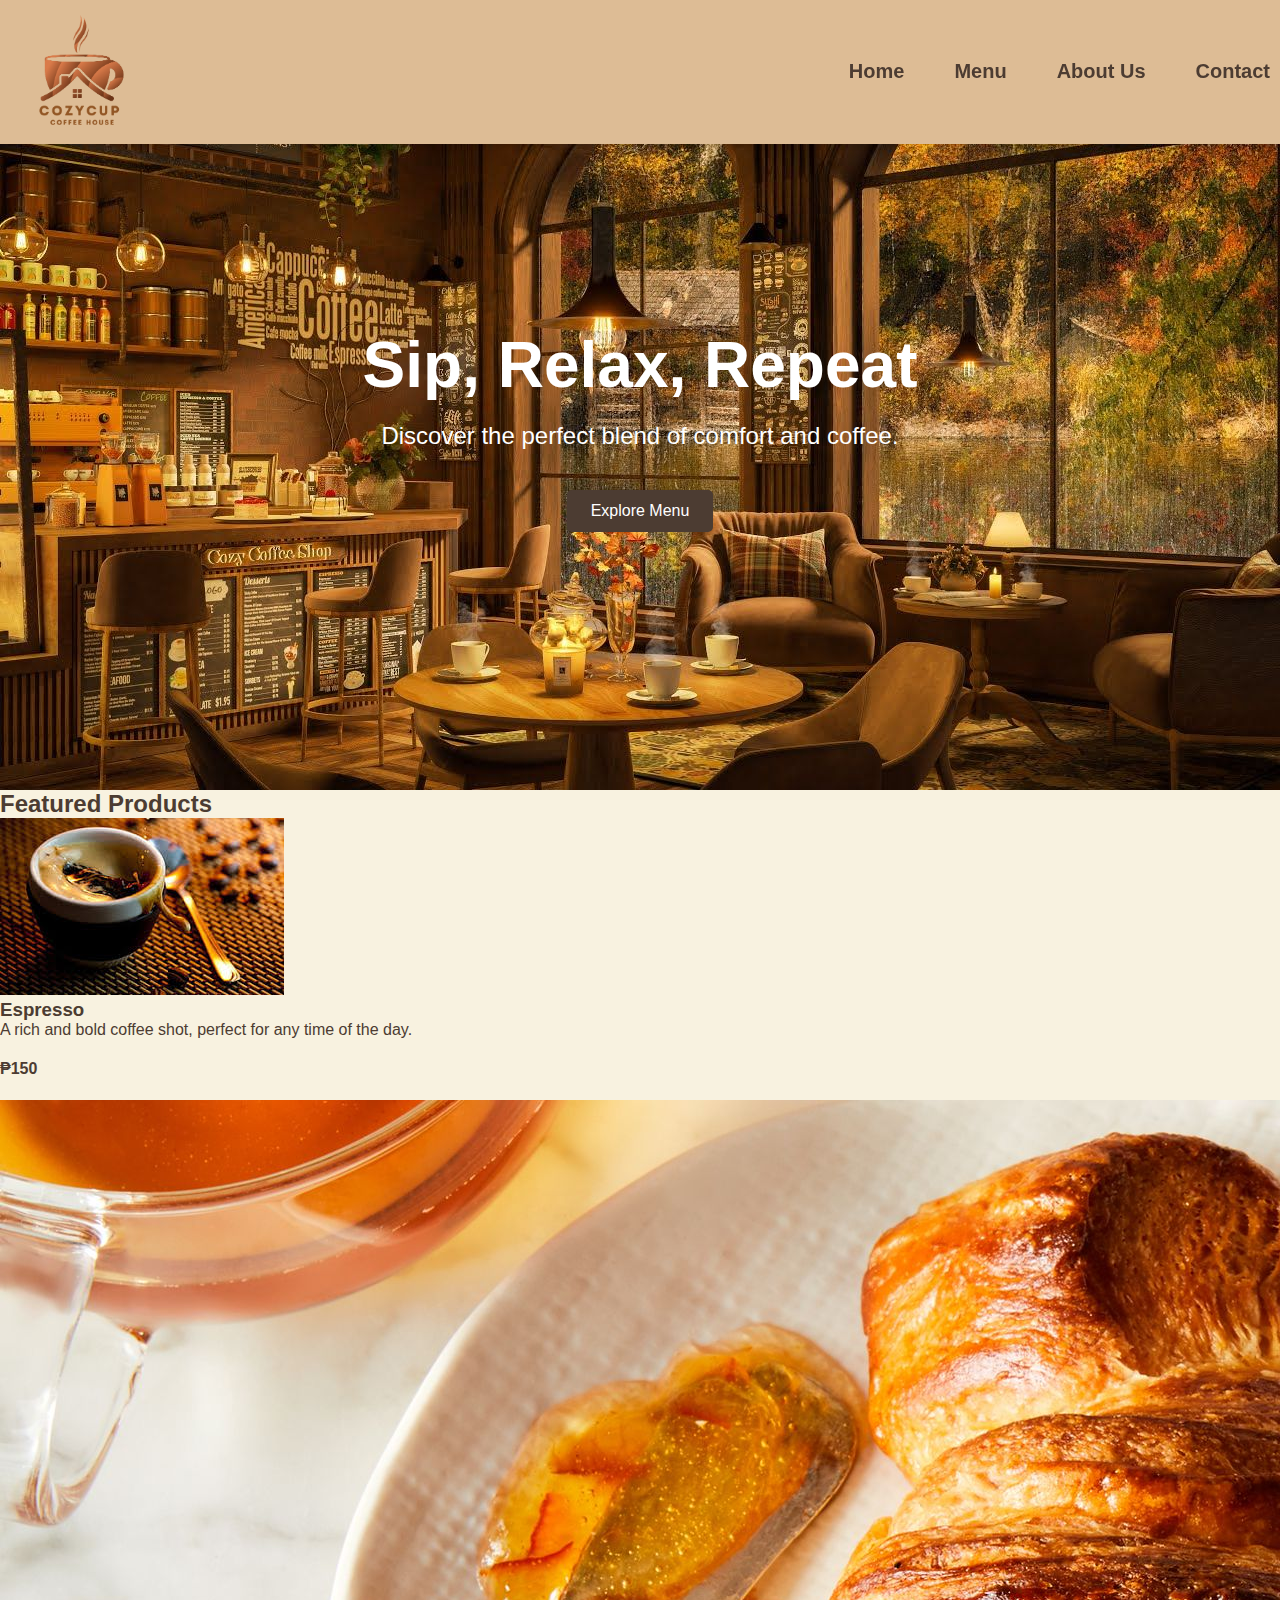
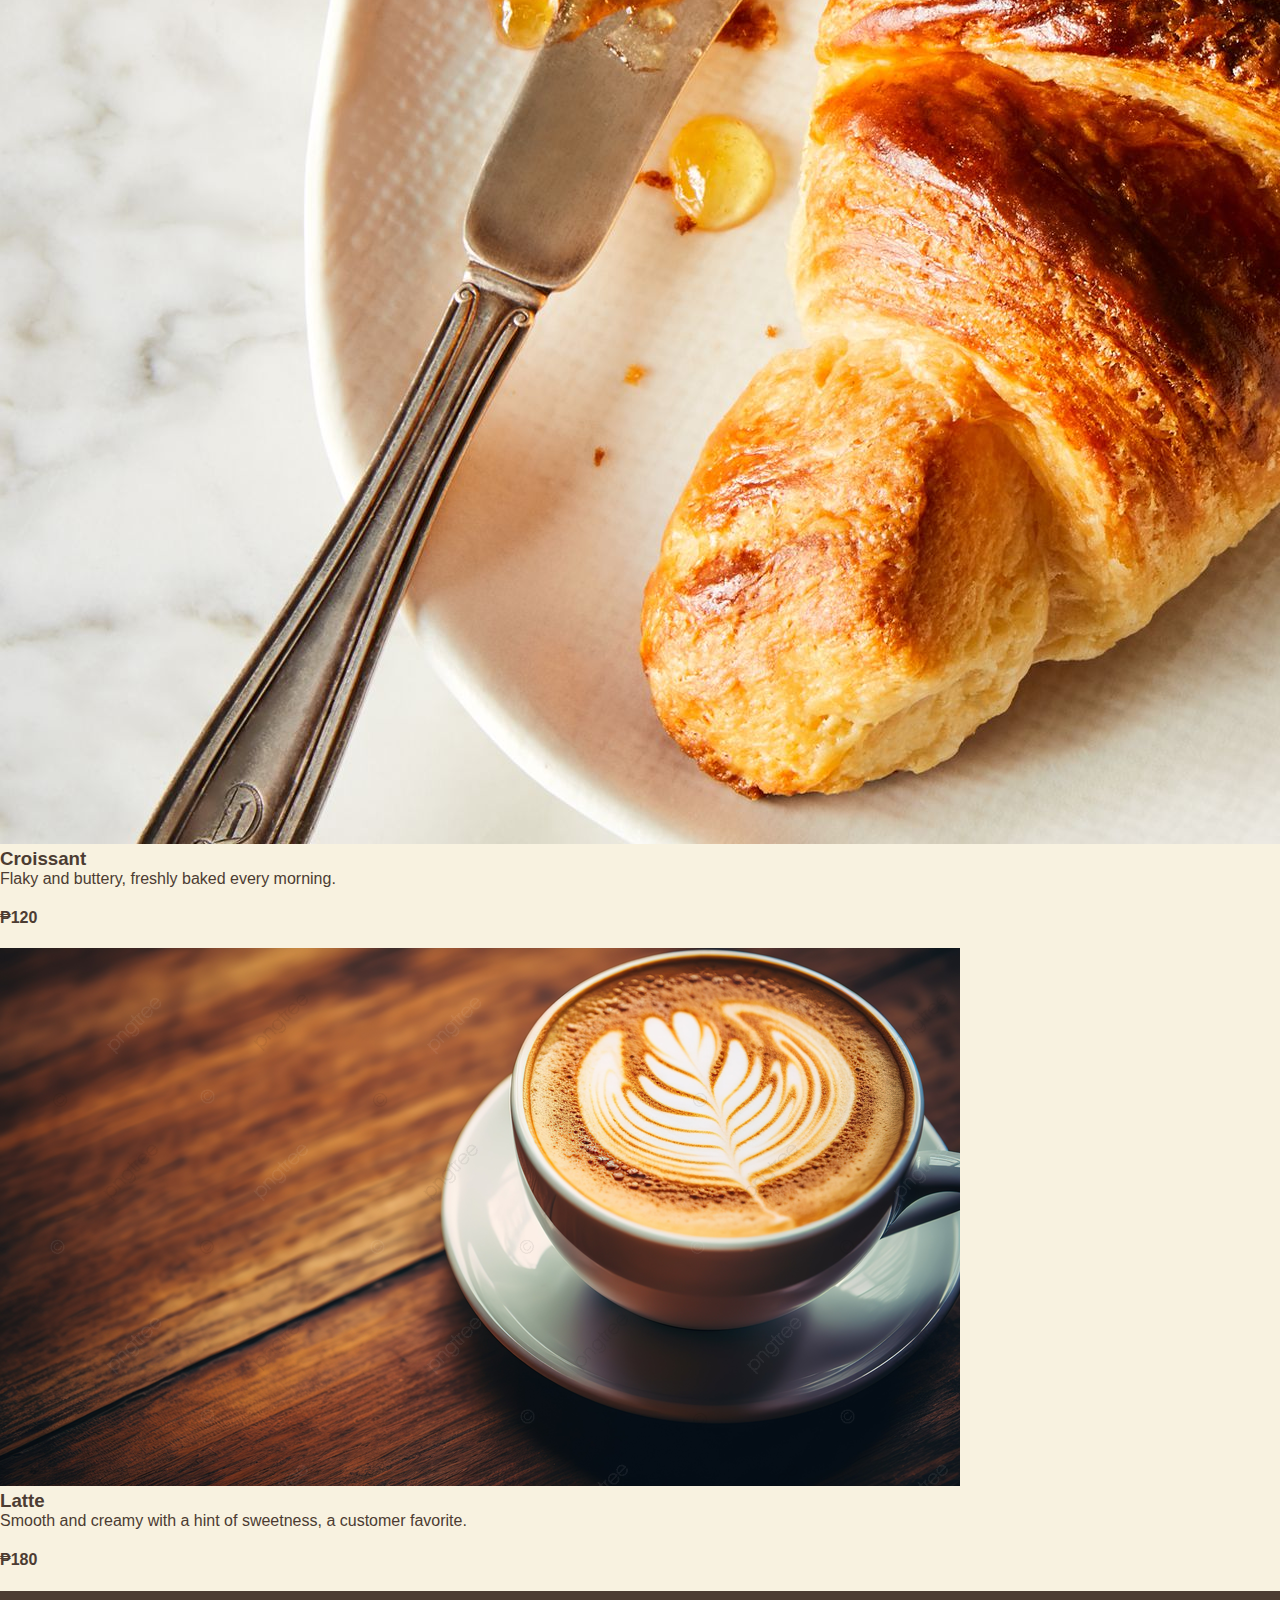
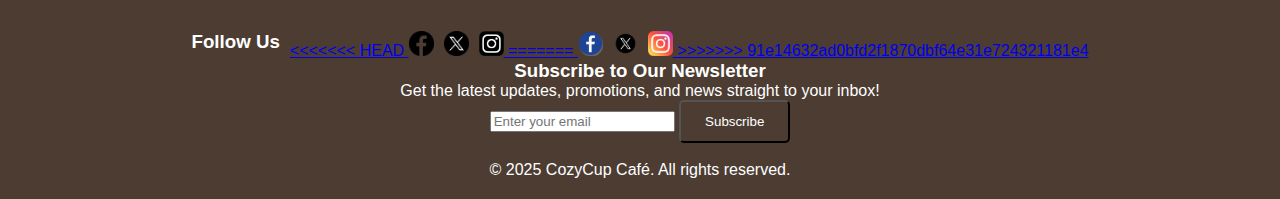
==== commit a7b99d56: "final changes and cleaning" ====
--- a/index.html
+++ b/index.html
@@ -64,6 +64,7 @@
             <div class="social-media">
                 <h3>Follow Us</h3>
                 <a href="https://www.facebook.com" target="_blank">
+<<<<<<< HEAD
                     <img src="img/fb.png" alt="Facebook" class="social-icon">
                 </a>
                 <a href="https://www.twitter.com" target="_blank">
@@ -71,6 +72,15 @@
                 </a>
                 <a href="https://www.instagram.com" target="_blank">
                     <img src="img/ig.png" alt="Instagram" class="social-icon">
+=======
+                    <img src="img/Facebook.png" alt="Facebook" class="social-icon">
+                </a>
+                <a href="https://www.twitter.com" target="_blank">
+                    <img src="img/Twitter.webp" alt="Twitter" class="social-icon">
+                </a>
+                <a href="https://www.instagram.com" target="_blank">
+                    <img src="img/Instagram.png" alt="Instagram" class="social-icon">
+>>>>>>> 91e14632ad0bfd2f1870dbf64e31e724321181e4
                 </a>
             </div>
         </div>
--- a/css/styles.css
+++ b/css/styles.css
@@ -89,105 +89,6 @@
     margin-bottom: 40px;
 }
 
-.featured-products {
-    padding: 50px 20px;
-    background-color: #f8f3eb;
-    text-align: center;
-}
-
-.featured-products h2 {
-    font-size: 32px;
-    color: #4b3832;
-    margin-bottom: 20px;
-}
-
-.products-container {
-    display: flex;
-    flex-wrap: wrap;
-    justify-content: center;
-    gap: 20px;
-}
-
-.product-item {
-    background-color: #fff;
-    border: 1px solid #ddd;
-    border-radius: 8px;
-    padding: 15px;
-    text-align: center;
-    max-width: 250px;
-    box-shadow: 0 2px 5px rgba(0, 0, 0, 0.1);
-}
-
-.product-item img {
-    width: 100%;
-    height: 50%;
-    border-radius: 8px;
-    margin-bottom: 15px;
-}
-
-.product-item h3 {
-    font-size: 18px;
-    color: #4b3832;
-    margin-bottom: 10px;
-}
-
-.product-item p {
-    font-size: 14px;
-    color: #7e685b;
-    margin-bottom: 10px;
-}
-
-.product-item h4 {
-    font-size: 16px;
-    color: #4b3832;
-    font-weight: bold;
-}
-
-.newsletter-signup {
-    text-align: center;
-    margin-top: 20px;
-}
-
-.newsletter-signup h3 {
-    font-size: 20px;
-    color: white;
-    margin-bottom: 10px;
-}
-
-.newsletter-signup p {
-    font-size: 14px;
-    color: white;
-    margin-bottom: 15px;
-}
-
-.newsletter-signup form {
-    display: flex;
-    justify-content: center;
-    gap: 10px;
-}
-
-.newsletter-signup input[type="email"] {
-    padding: 10px;
-    font-size: 14px;
-    border: 1px solid #ddd;
-    border-radius: 5px;
-    width: 250px;
-}
-
-.newsletter-signup button {
-    padding: 10px 20px;
-    font-size: 14px;
-    background-color: gray;
-    color: #fff;
-    border: none;
-    border-radius: 5px;
-    cursor: pointer;
-}
-
-.newsletter-signup button:hover {
-    background-color: #7e685b;
-}
-
 .cta-button {
     display: inline-block;
     padding: 12px 24px;
@@ -455,44 +356,15 @@
     transform: scale(1.1);
 }
 
-
-
-.about-team {
-    text-align: center;
-    margin: 40px 0;
-}
-
-.team-members {
-    display: flex;
-    justify-content: center;
-    gap: 200px;
-    flex-wrap: wrap; 
-}
-
-.team-member {
-    text-align: center;
-    max-width: 200px; 
-}
-
 .team-member img {
-    width: 250px;
-    height: 250px;
-    border-radius: 50%; 
-    object-fit: cover; 
-    border: 3px solid #4c3c32; 
-    box-shadow: 0px 4px 6px rgba(0, 0, 0, 0.2); 
-    margin-bottom: 10px; 
-}
-
-.team-member h4 {
-    margin: 10px 0 5px;
-    font-size: 18px;
-    color: #4c3c32; 
-}
-
-.team-member p {
-    font-size: 14px;
-    color: #7e685b;
-    margin-bottom: 8px; 
-}
-
+    max-width: 150px;
+    height: auto;
+    border-radius: 10px;
+    display: block;
+    margin: 0 auto;
+}
+
+.team-member img:hover {
+    transform: scale(1.05);
+    box-shadow: 0 6px 12px rgba(0, 0, 0, 0.2);
+}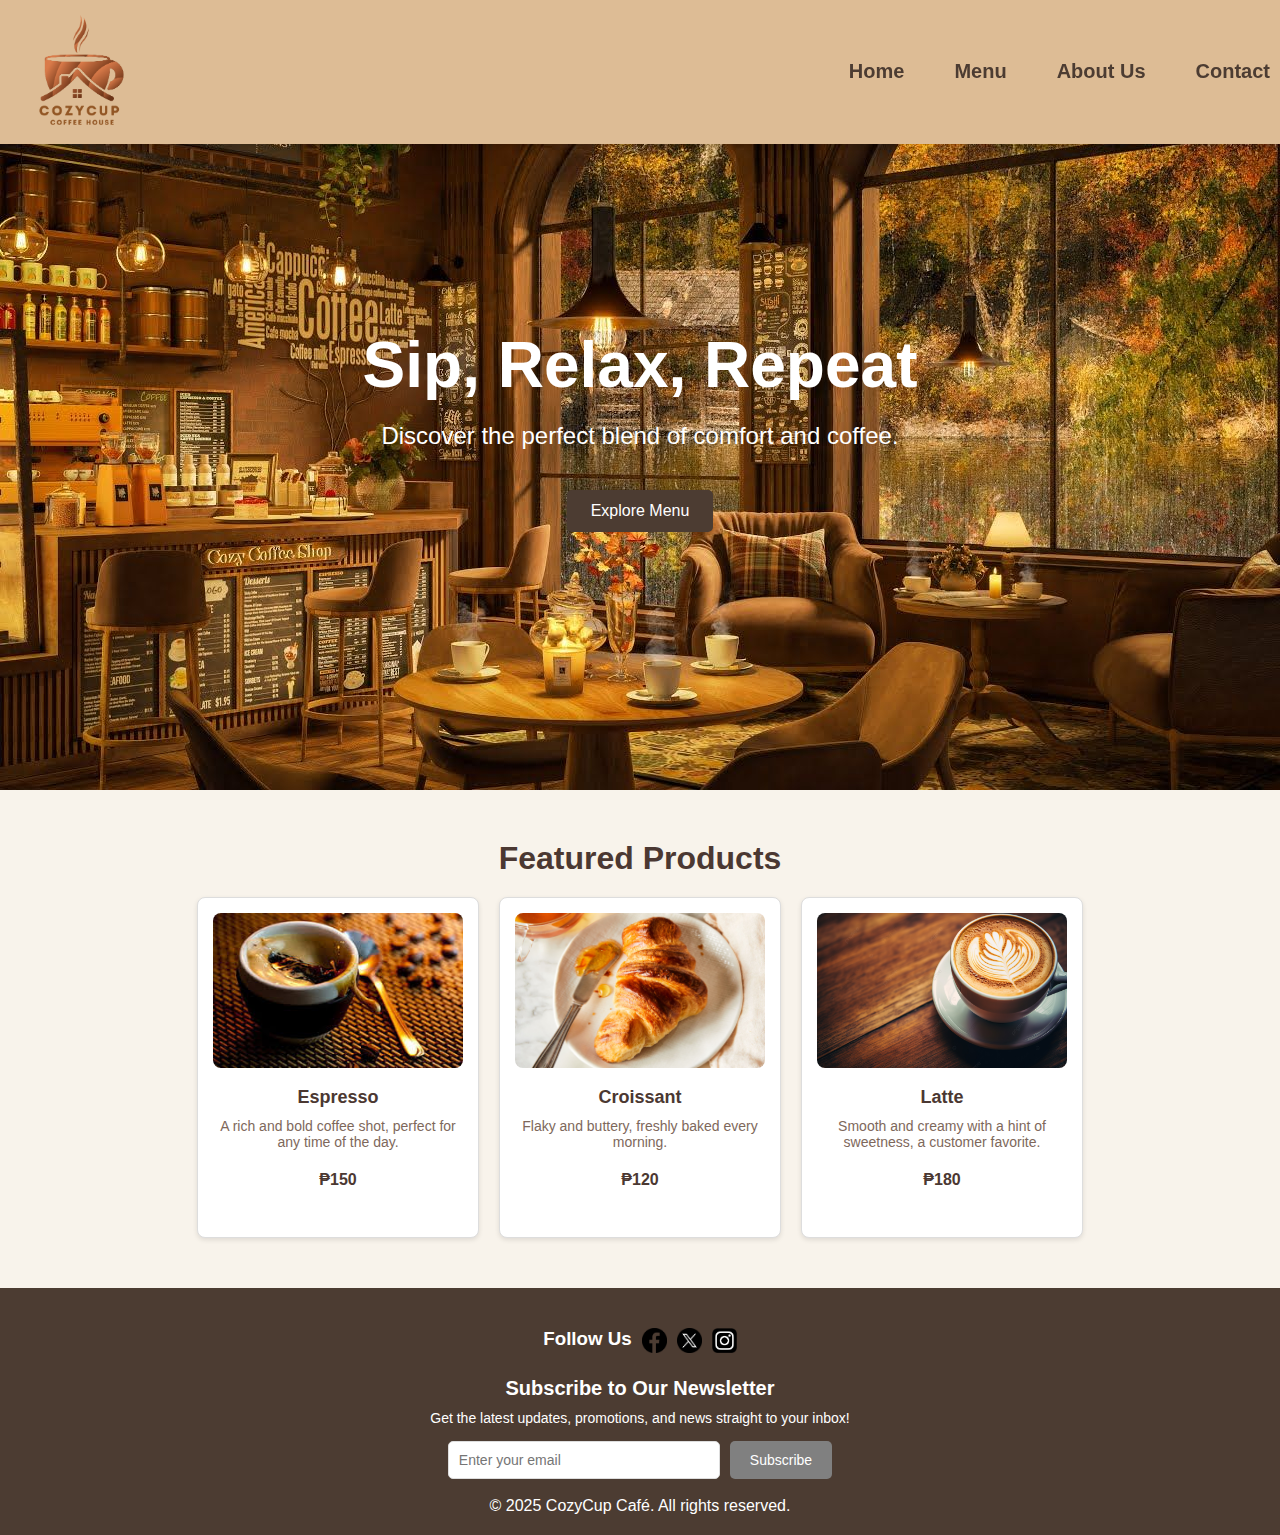
==== commit 7ed9e10e: "Final" ====
--- a/index.html
+++ b/index.html
@@ -64,7 +64,7 @@
             <div class="social-media">
                 <h3>Follow Us</h3>
                 <a href="https://www.facebook.com" target="_blank">
-<<<<<<< HEAD
+
                     <img src="img/fb.png" alt="Facebook" class="social-icon">
                 </a>
                 <a href="https://www.twitter.com" target="_blank">
@@ -72,15 +72,6 @@
                 </a>
                 <a href="https://www.instagram.com" target="_blank">
                     <img src="img/ig.png" alt="Instagram" class="social-icon">
-=======
-                    <img src="img/Facebook.png" alt="Facebook" class="social-icon">
-                </a>
-                <a href="https://www.twitter.com" target="_blank">
-                    <img src="img/Twitter.webp" alt="Twitter" class="social-icon">
-                </a>
-                <a href="https://www.instagram.com" target="_blank">
-                    <img src="img/Instagram.png" alt="Instagram" class="social-icon">
->>>>>>> 91e14632ad0bfd2f1870dbf64e31e724321181e4
                 </a>
             </div>
         </div>
--- a/css/styles.css
+++ b/css/styles.css
@@ -89,6 +89,105 @@
     margin-bottom: 40px;
 }
 
+.featured-products {
+    padding: 50px 20px;
+    background-color: #f8f3eb;
+    text-align: center;
+}
+
+.featured-products h2 {
+    font-size: 32px;
+    color: #4b3832;
+    margin-bottom: 20px;
+}
+
+.products-container {
+    display: flex;
+    flex-wrap: wrap;
+    justify-content: center;
+    gap: 20px;
+}
+
+.product-item {
+    background-color: #fff;
+    border: 1px solid #ddd;
+    border-radius: 8px;
+    padding: 15px;
+    text-align: center;
+    max-width: 250px;
+    box-shadow: 0 2px 5px rgba(0, 0, 0, 0.1);
+}
+
+.product-item img {
+    width: 100%;
+    height: 50%;
+    border-radius: 8px;
+    margin-bottom: 15px;
+}
+
+.product-item h3 {
+    font-size: 18px;
+    color: #4b3832;
+    margin-bottom: 10px;
+}
+
+.product-item p {
+    font-size: 14px;
+    color: #7e685b;
+    margin-bottom: 10px;
+}
+
+.product-item h4 {
+    font-size: 16px;
+    color: #4b3832;
+    font-weight: bold;
+}
+
+.newsletter-signup {
+    text-align: center;
+    margin-top: 20px;
+}
+
+.newsletter-signup h3 {
+    font-size: 20px;
+    color: white;
+    margin-bottom: 10px;
+}
+
+.newsletter-signup p {
+    font-size: 14px;
+    color: white;
+    margin-bottom: 15px;
+}
+
+.newsletter-signup form {
+    display: flex;
+    justify-content: center;
+    gap: 10px;
+}
+
+.newsletter-signup input[type="email"] {
+    padding: 10px;
+    font-size: 14px;
+    border: 1px solid #ddd;
+    border-radius: 5px;
+    width: 250px;
+}
+
+.newsletter-signup button {
+    padding: 10px 20px;
+    font-size: 14px;
+    background-color: gray;
+    color: #fff;
+    border: none;
+    border-radius: 5px;
+    cursor: pointer;
+}
+
+.newsletter-signup button:hover {
+    background-color: #7e685b;
+}
+
 .cta-button {
     display: inline-block;
     padding: 12px 24px;
@@ -356,12 +455,54 @@
     transform: scale(1.1);
 }
 
+
+
+.about-team {
+    text-align: center;
+    margin: 40px 0;
+}
+
+.team-members {
+    display: flex;
+    justify-content: center;
+    gap: 200px;
+    flex-wrap: wrap; 
+}
+
+.team-member {
+    text-align: center;
+    max-width: 200px; 
+}
+
+.team-member img {
+    width: 250px;
+    height: 250px;
+    border-radius: 50%; 
+    object-fit: cover; 
+    border: 3px solid #4c3c32; 
+    box-shadow: 0px 4px 6px rgba(0, 0, 0, 0.2); 
+    margin-bottom: 10px; 
+}
+
+.team-member h4 {
+    margin: 10px 0 5px;
+    font-size: 18px;
+    color: #4c3c32; 
+}
+
+.team-member p {
+    font-size: 14px;
+    color: #7e685b;
+    margin-bottom: 8px; 
+}
+
 .team-member img {
     max-width: 150px;
-    height: auto;
+    height: 200px;
     border-radius: 10px;
     display: block;
     margin: 0 auto;
+    object-fit: cover;
 }
 
 .team-member img:hover {
